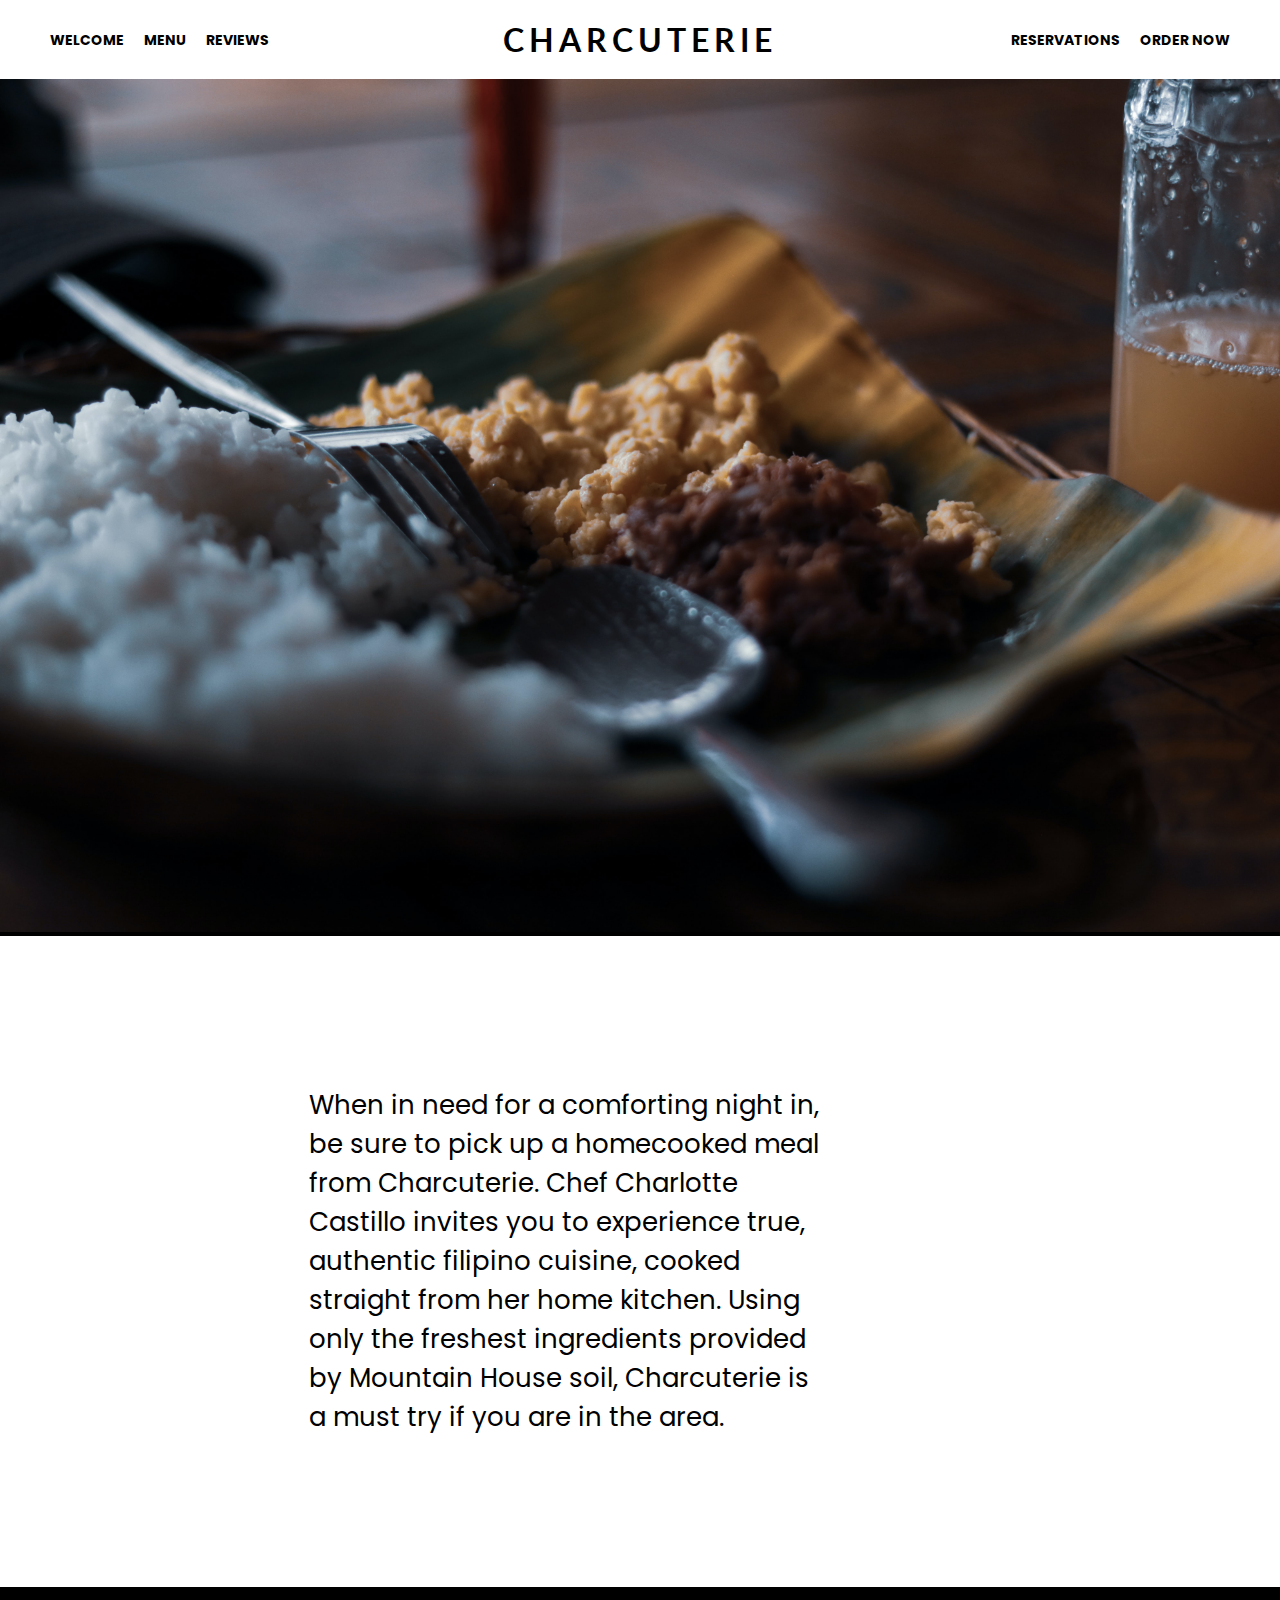
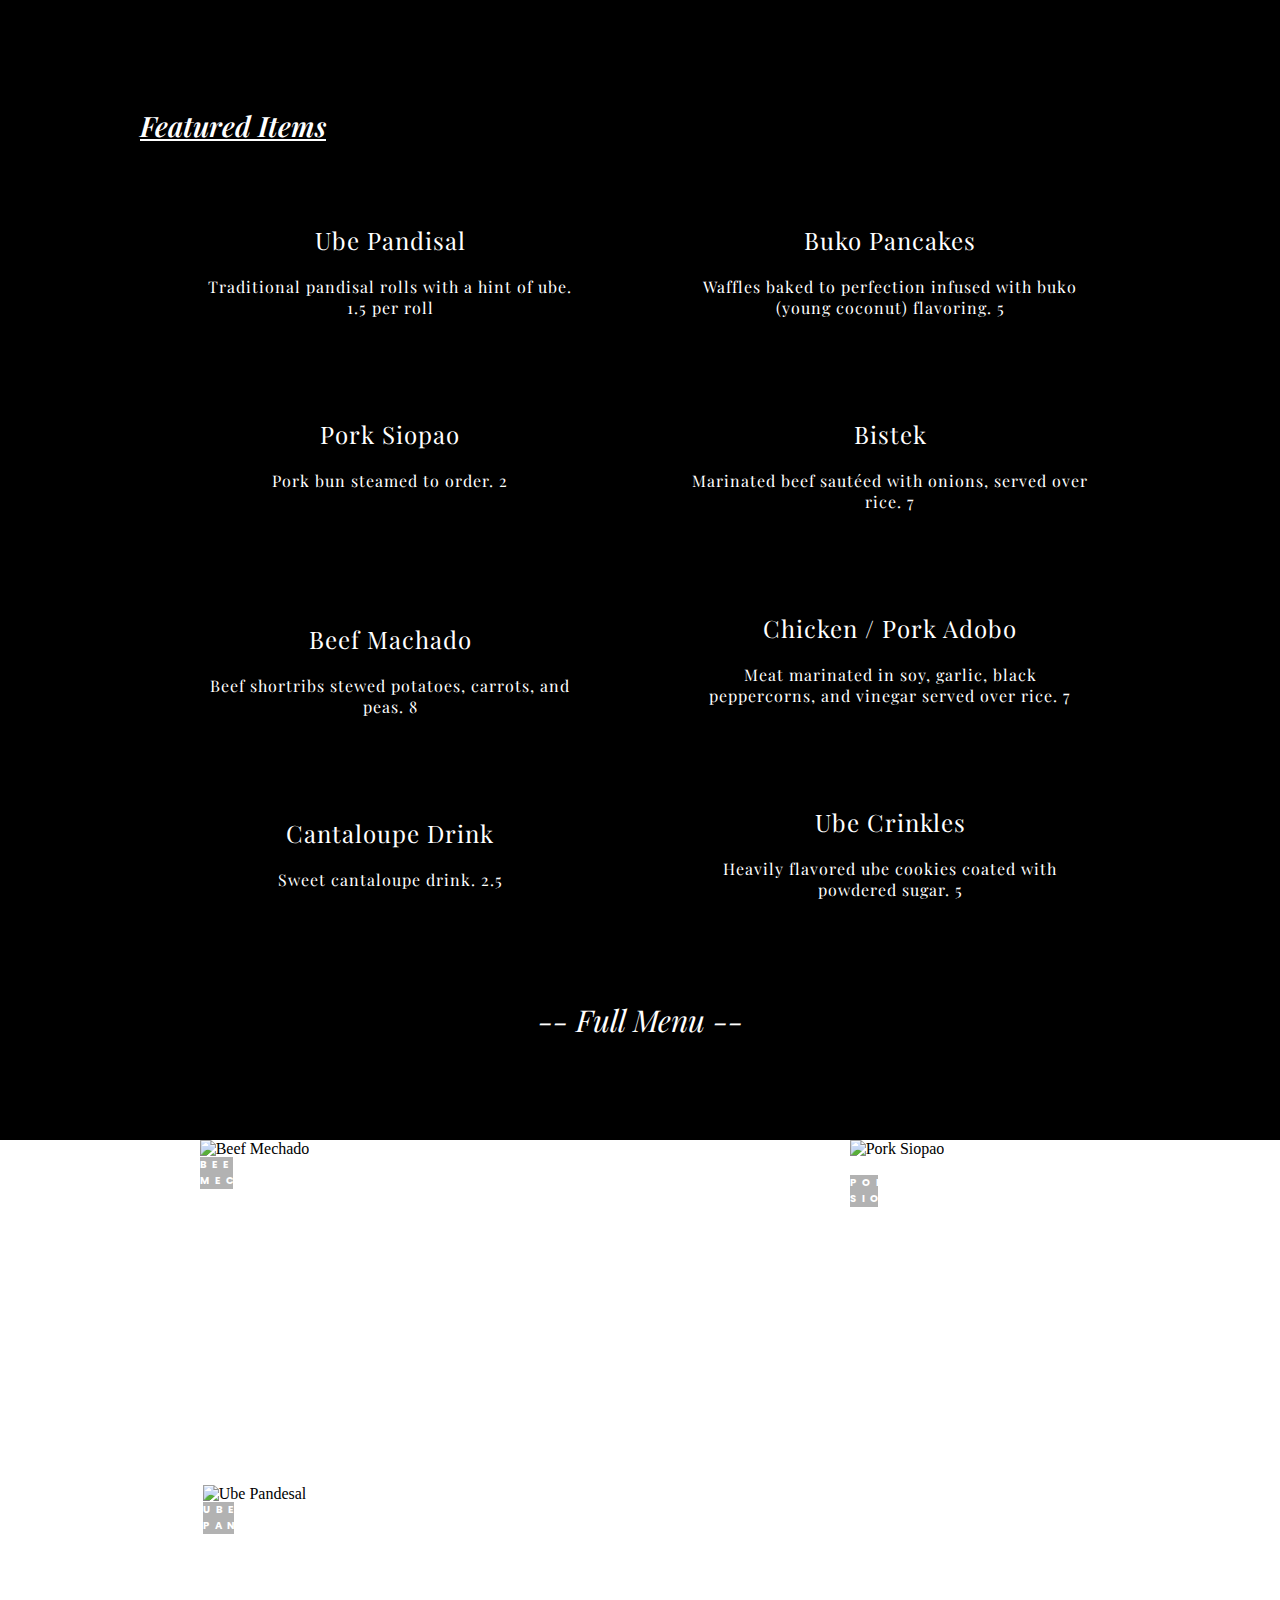
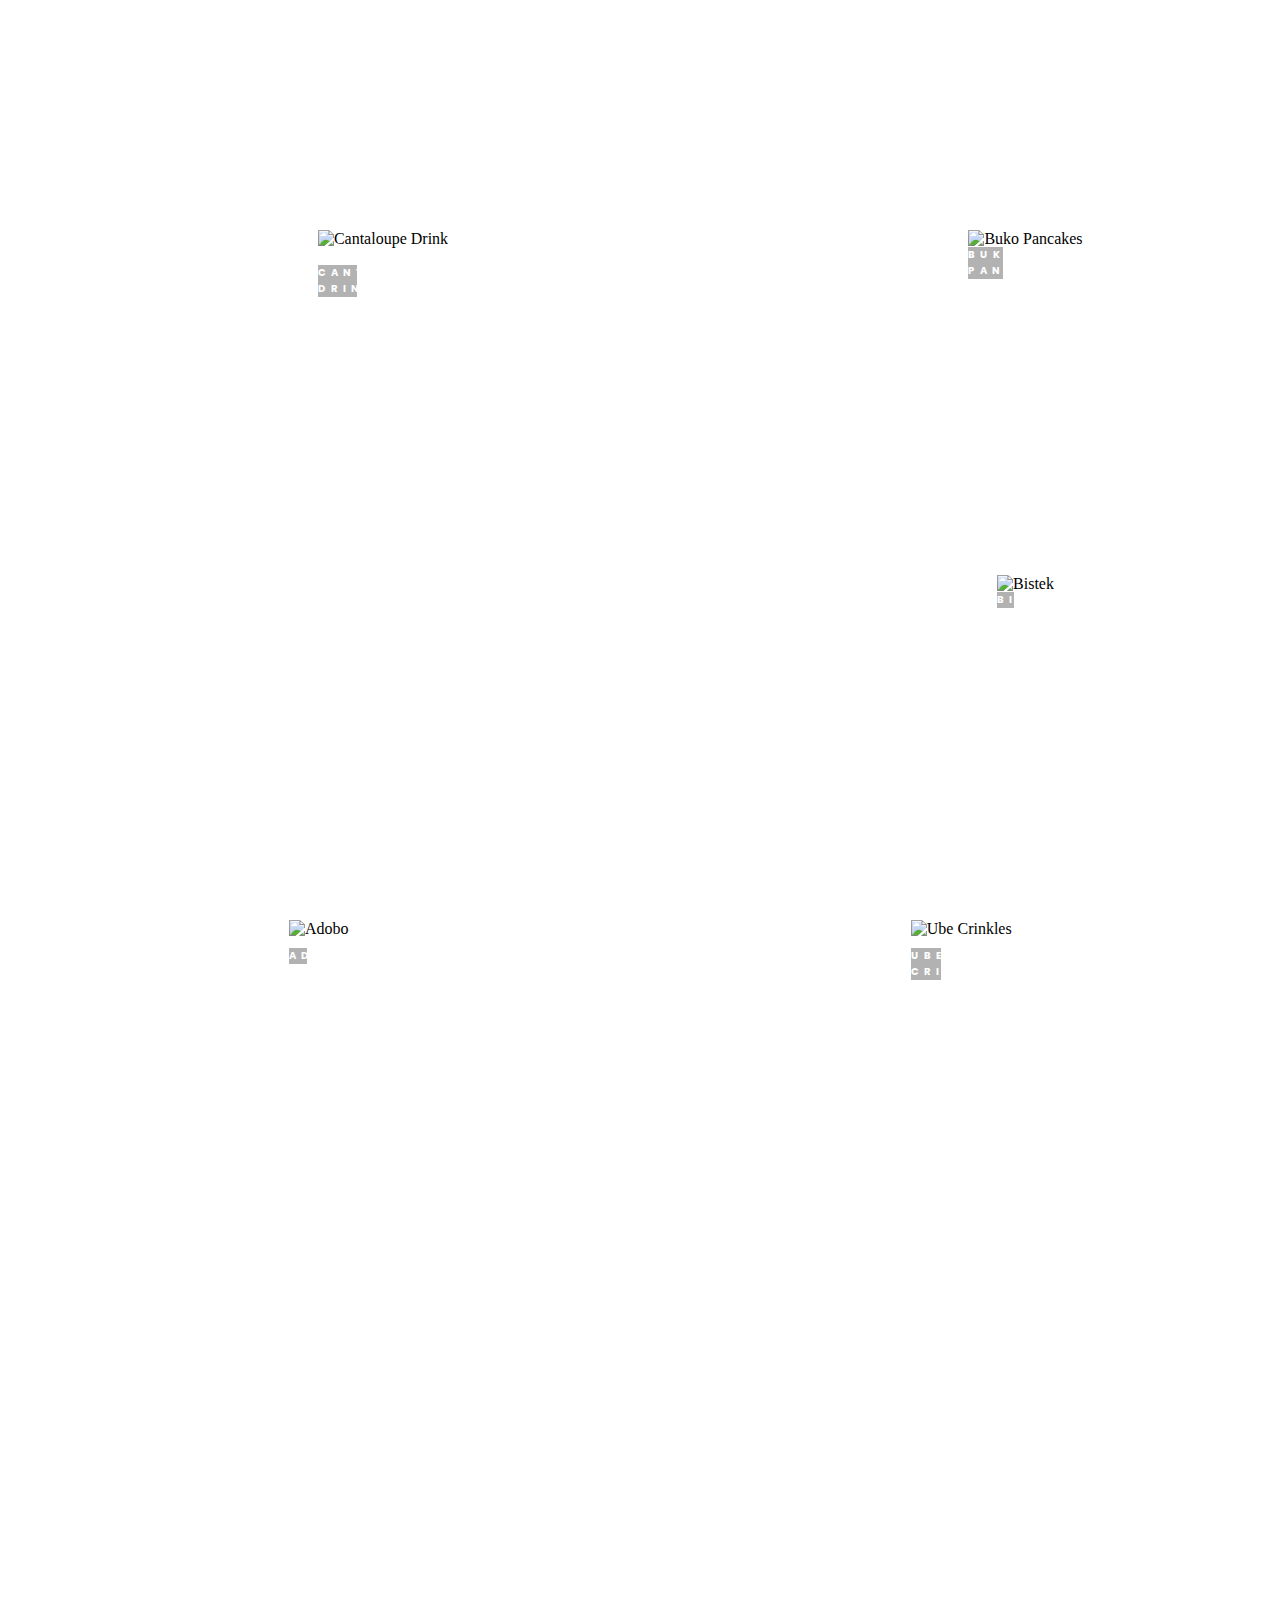
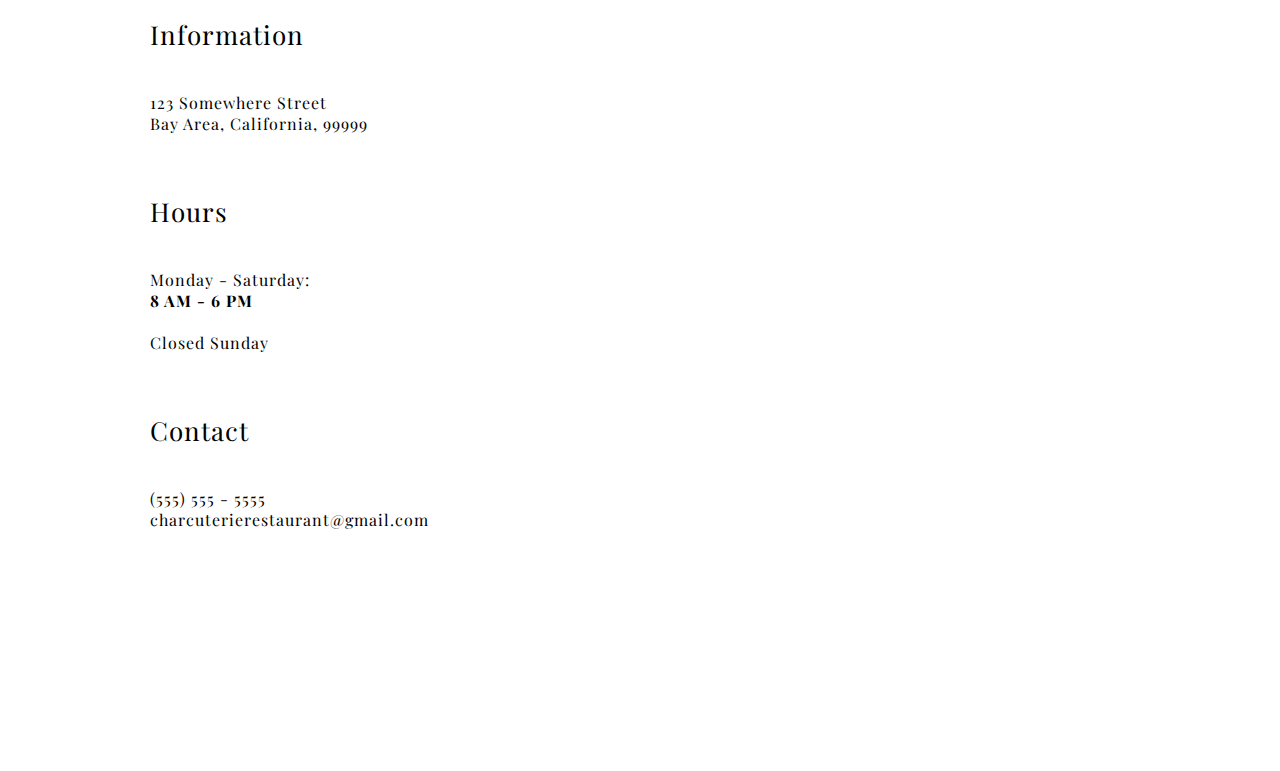
==== final/index.html @ d36dc106 "adding final folder to hold all deployable content" ====
<!DOCTYPE html>
<html>
  <head>
    <title>Charcuterie</title>
    <script type="text/javascript" src=".././script.js"></script>
    <link rel="stylesheet" href="./styles/stylesheet.min.css">
    <!--FONTS-->
    <link href="http://fonts.googleapis.com/css?family=Lato&amp;subset=latin,latin-ext" rel="stylesheet" type="text/css">
    <link rel="preconnect" href="https://fonts.gstatic.com">
    <link href="https://fonts.googleapis.com/css2?family=Poppins:wght@300&amp;display=swap" rel="stylesheet">
    <link rel="preconnect" href="https://fonts.gstatic.com">
    <link href="https://fonts.googleapis.com/css2?family=Playfair+Display:ital,wght@0,500;1,600&amp;family=Poppins:wght@300&amp;display=swap" rel="stylesheet">
  </head>
  <body>
    <div class="wrapper">
      <div class="container">
        <!-- HEADER NAV START-->
        <header class="main-header">
          <nav class="navbar">
            <div class="hidden-logo">
              <h1>CHARCUTERIE</h1><a class="icon" href="javascript:void(0);" onClick="myFunction()">&#9776;</a>
            </div>
            <div class="nav-container">
              <div class="buttons"><a class="navButton" href="#">WELCOME</a><a class="navButton" href="#">MENU</a><a class="navButton" href="#">REVIEWS</a>
              </div>
              <div class="logo-nav">
                <h1>CHARCUTERIE</h1>
              </div>
              <div class="buttons"><a class="navButton" href="#">RESERVATIONS</a><a class="navButton" href="#">ORDER NOW</a>
              </div>
            </div>
          </nav>
        </header>
        <!-- END HEADER NAV-->
        <!-- FULL WIDTH HERO IMAGE-->
        <div class="main-content-wrapper">
          <div class="hero-image-container"><img class="hero-image" src="../fork-spoon-food.jpg" width="100%"></div>
        </div>
        <!-- END HERO IMAGE-->
        <!-- ABOUT SECTION-->
        <div class="about-wrapper">
          <div class="about-content-container">When in need for a comforting night in, be sure to pick up a homecooked meal from Charcuterie. Chef Charlotte Castillo invites you to experience true, authentic filipino cuisine, cooked straight from her home kitchen. Using only the freshest ingredients provided by Mountain House soil, Charcuterie is a must try if you are in the area.</div>
        </div>
        <!-- FEATURED ITEMS SECTION-->
        <div class="featured-wrapper">
          <div class="featured-content-container">
            <div class="side-tag"><i>Featured Items </i></div>
            <div class="column-container">
              <div class="featured-column">
                <div class="featured-node">Ube Pandisal<span class="featured-description">Traditional pandisal rolls with a hint of ube. <br>1.5 per roll</span></div>
                <div class="featured-node">Pork Siopao<span class="featured-description">Pork bun steamed to order. 2</span><br></div>
                <div class="featured-node">Beef Machado<span class="featured-description">Beef shortribs stewed potatoes, carrots, and peas. 8</span></div>
                <div class="featured-node">Cantaloupe Drink<span class="featured-description">Sweet cantaloupe drink. 2.5</span></div>
              </div>
              <div class="featured-column">
                <div class="featured-node">Buko Pancakes<span class="featured-description">Waffles baked to perfection infused with buko (young coconut) flavoring. 5</span></div>
                <div class="featured-node">Bistek<span class="featured-description">Marinated beef sautéed with onions, served over rice. 7</span></div>
                <div class="featured-node">Chicken / Pork Adobo<span class="featured-description">Meat marinated in soy, garlic, black peppercorns, and vinegar served over rice. 7</span></div>
                <div class="featured-node">Ube Crinkles<span class="featured-description">Heavily flavored ube cookies coated with powdered sugar. 5</span></div>
              </div>
            </div>
            <div class="menu-cta"><a href="https://www.google.com" style="text-decoration: none;"><i>-- Full Menu --  </i></a></div>
          </div>
        </div>
        <!--GALLERY-->
        <div class="gallery">
          <figure class="gallery_item gallery_item--1"><img class="gallery__img" src="https://images.unsplash.com/photo-1568461002123-01f1229aa2bf?ixid=MXwxMjA3fDB8MHxwaG90by1wYWdlfHx8fGVufDB8fHw%3D&amp;ixlib=rb-1.2.1&amp;auto=format&amp;fit=crop&amp;w=1386&amp;q=80" alt="Beef Mechado">
            <div class="item-name">
              <p>Beef Mechado</p>
            </div>
          </figure>
          <figure class="gallery_item gallery_item--2"><img class="gallery__img" src="https://images.unsplash.com/photo-1599191179068-a4bb11ecd500?ixid=MXwxMjA3fDB8MHxwaG90by1wYWdlfHx8fGVufDB8fHw%3D&amp;ixlib=rb-1.2.1&amp;auto=format&amp;fit=crop&amp;w=1534&amp;q=80" alt="Ube Pandesal">
            <div class="item-name">
              <p>Ube Pandesal</p>
            </div>
          </figure>
          <figure class="gallery_item gallery_item--3"><img class="gallery__img" src="https://images.unsplash.com/photo-1563104307-944928bb174a?ixid=MXwxMjA3fDB8MHxwaG90by1wYWdlfHx8fGVufDB8fHw%3D&amp;ixlib=rb-1.2.1&amp;auto=format&amp;fit=crop&amp;w=1500&amp;q=80" alt="Pork Siopao">
            <div class="item-name">
              <p>Pork Siopao  </p>
            </div>
          </figure>
          <figure class="gallery_item gallery_item--4"><img class="gallery__img" src="https://www.seriouseats.com/2020/09/20200901-filipino-cantaloupe-juice-vicky-wasik-5.jpg" alt="Cantaloupe Drink">
            <div class="item-name">
              <p>Cantaloupe Drink</p>
            </div>
          </figure>
          <figure class="gallery_item gallery_item--5"><img class="gallery__img" src="https://images.unsplash.com/photo-1599340244135-9d58bd0d8fb5?ixid=MXwxMjA3fDB8MHxwaG90by1wYWdlfHx8fGVufDB8fHw%3D&amp;ixlib=rb-1.2.1&amp;auto=format&amp;fit=crop&amp;w=1400&amp;q=80" alt="Buko Pancakes">
            <div class="item-name">
              <p>Buko Pancakes</p>
            </div>
          </figure>
          <figure class="gallery_item gallery_item--6"><img class="gallery__img" src="https://thenotsocreativecook.com/wp-content/uploads/2019/10/Bistek-Tagalog-2.jpg" alt="Bistek">
            <div class="item-name">
              <p>Bistek    </p>
            </div>
          </figure>
          <figure class="gallery_item gallery_item--7"><img class="gallery__img" src="https://prods3.imgix.net/images/articles/2017_04/Non-Feature-Filipino-Food-Trend-Chicken-Adobo-Recipe.jpg" alt="Adobo">
            <div class="item-name">
              <p>Adobo</p>
            </div>
          </figure>
          <figure class="gallery_item gallery_item--8"><img class="gallery__img" src="https://i.redd.it/erqobybxdnz11.jpg" alt="Ube Crinkles">
            <div class="item-name">
              <p>Ube Crinkles</p>
            </div>
          </figure>
        </div>
        <!-- INFO & MAP SECTION -->
        <div class="info-map-container">
          <div class="info-wrapper">
            <div class="info-child">
              <div class="info-header">Information<br></div>123 Somewhere Street<br>Bay Area, California, 99999
            </div>
            <div class="info-child">
              <div class="info-header">Hours<br></div>Monday - Saturday: <br><b>8 AM - 6 PM</b><br><br>Closed Sunday
            </div>
            <div class="info-child">
              <div class="info-header">Contact<br></div>(555) 555 - 5555<br>charcuterierestaurant@gmail.com
            </div>
          </div>
          <!-- END INFO SECTION-->
          <!-- START MAP SECTION-->
          <div class="map-wrapper">
            <div class="map">
              <iframe src="https://www.google.com/maps/embed?pb=!1m18!1m12!1m3!1d3153.938833742596!2d-121.53762788472416!3d37.76803237976067!2m3!1f0!2f0!3f0!3m2!1i1024!2i768!4f13.1!3m3!1m2!1s0x809018d495168579%3A0x10ffb2d9bfad8e5f!2s574%20Burk%20Pl%2C%20Mountain%20House%2C%20CA%2095391!5e0!3m2!1sen!2sus!4v1613705480535!5m2!1sen!2sus" width="100%" height="600" style="border:0;" allowfullscreen="" loading="lazy"></iframe>
            </div>
          </div>
          <!-- END MAP SECTION-->
        </div>
      </div>
    </div>
  </body>
</html>
---- final/styles/stylesheet.min.css ----
*{margin:0 auto;padding:0}.nav-container{display:flex;flex-direction:row;justify-content:space-between;padding:20px 40px;font-family:Lato;align-items:center}.logo-nav{flex:3;display:flex;flex-direction:row;justify-content:center;letter-spacing:5px}.navButton{font-family:'Poppins', sans-serif;text-decoration:none;font-weight:bolder;font-size:14px;padding:0px 10px;color:inherit}.navButton:hover{color:gray}.icon,.hidden-logo{display:none}.about-wrapper{margin:0px;padding:0px}.hero-image-container{background-color:black;margin:0px;padding:0px}@media screen and (max-width: 780px){.about-content-container{width:70%;padding:40px 80px 40px 40px}.logo-nav,.navButton{display:none}.hidden-logo{display:flex;flex-direction:row;justify-content:space-between;padding:20px 40px;font-family:Lato;align-items:center}.hidden-logo h1{flex:3;display:flex;flex-direction:row;justify-content:center;letter-spacing:5px}.icon{display:block;text-decoration:none;color:inherit;font-size:20px;padding:20px 0px}.icon:hover{color:gray}.buttons.responsive a{float:none;display:block;text-align:left;width:100%;position:relative}}@media screen and (max-width: 600px){.about-content-container{width:100%;padding:20px}}@media screen and (min-width: 780px){.about-content-container{width:40%;padding:150px 200px 150px 50px;font-size:26px}}.about-wrapper{font-family:'Poppins', sans-serif;font-size:26px}.about-wrapper{width:100%;background-color:white;display:flex;justify-content:center}.featured-wrapper{background-color:black;width:100%;display:flex;justify-content:center;font-family:'Playfair Display', serif;color:white;padding-bottom:100px}.featured-content-container{display:flex;width:1000px;display:block}.featured-content-container .side-tag{text-decoration:underline;padding-top:120px;padding-bottom:80px;font-size:28px;font-weight:600}.featured-content-container .column-container{display:flex}.featured-column{flex-direction:column;text-align:center;flex:1;padding:0px 50px}.featured-node{font-size:24px;letter-spacing:1px;margin-bottom:100px}.menu-cta{font-size:30px;text-align:center}.menu-cta i{color:white;text-decoration:none}.menu-cta i:hover{color:blue;text-decoration:underline}.featured-description{font-size:16px;display:block;margin-top:20px}.gallery{display:grid;grid-template-columns:repeat(10, 1fr);grid-template-rows:repeat(28, 5vw);grid-gap:5px}.gallery__img{width:100%;height:100%;object-fit:cover}.gallery_item--1{grid-column:1/5;grid-row:1/6}.gallery_item--2{grid-column:1/5;grid-row:6/11}.gallery_item--3{grid-column:5/11;grid-row:1/11}.gallery_item--4{grid-column:1/7;grid-row:11/21}.gallery_item--5{grid-column:7/11;grid-row:11/16}.gallery_item--6{grid-column:7/11;grid-row:16/21}.gallery_item--7{grid-column:1/6;grid-row:21/29}.gallery_item--8{grid-column:6/11;grid-row:21/29}.gallery_item{position:relative;display:inline-block}.gallery_item :hover{opacity:.9}.gallery_item .item-name{position:absolute;z-index:999;margin:0 auto;left:0;right:1;text-align:center;top:5%;background:rgba(0,0,0,0.3);color:white;width:30%;letter-spacing:5px;text-rendering:optimizeLegibility;font-family:'Poppins', sans-serif;font-weight:bolder;text-transform:uppercase;font-size:10px}@media screen and (max-width: 780px){.gallery_item .item-name{width:50%}}.info-map-container{padding:150px;display:flex}.info-wrapper{flex:2}.info-child{font-family:'Playfair Display', serif;font-size:16px;letter-spacing:1px;margin-bottom:60px}.info-child .info-header{font-size:26px;margin-bottom:40px}.map-wrapper{flex:3}
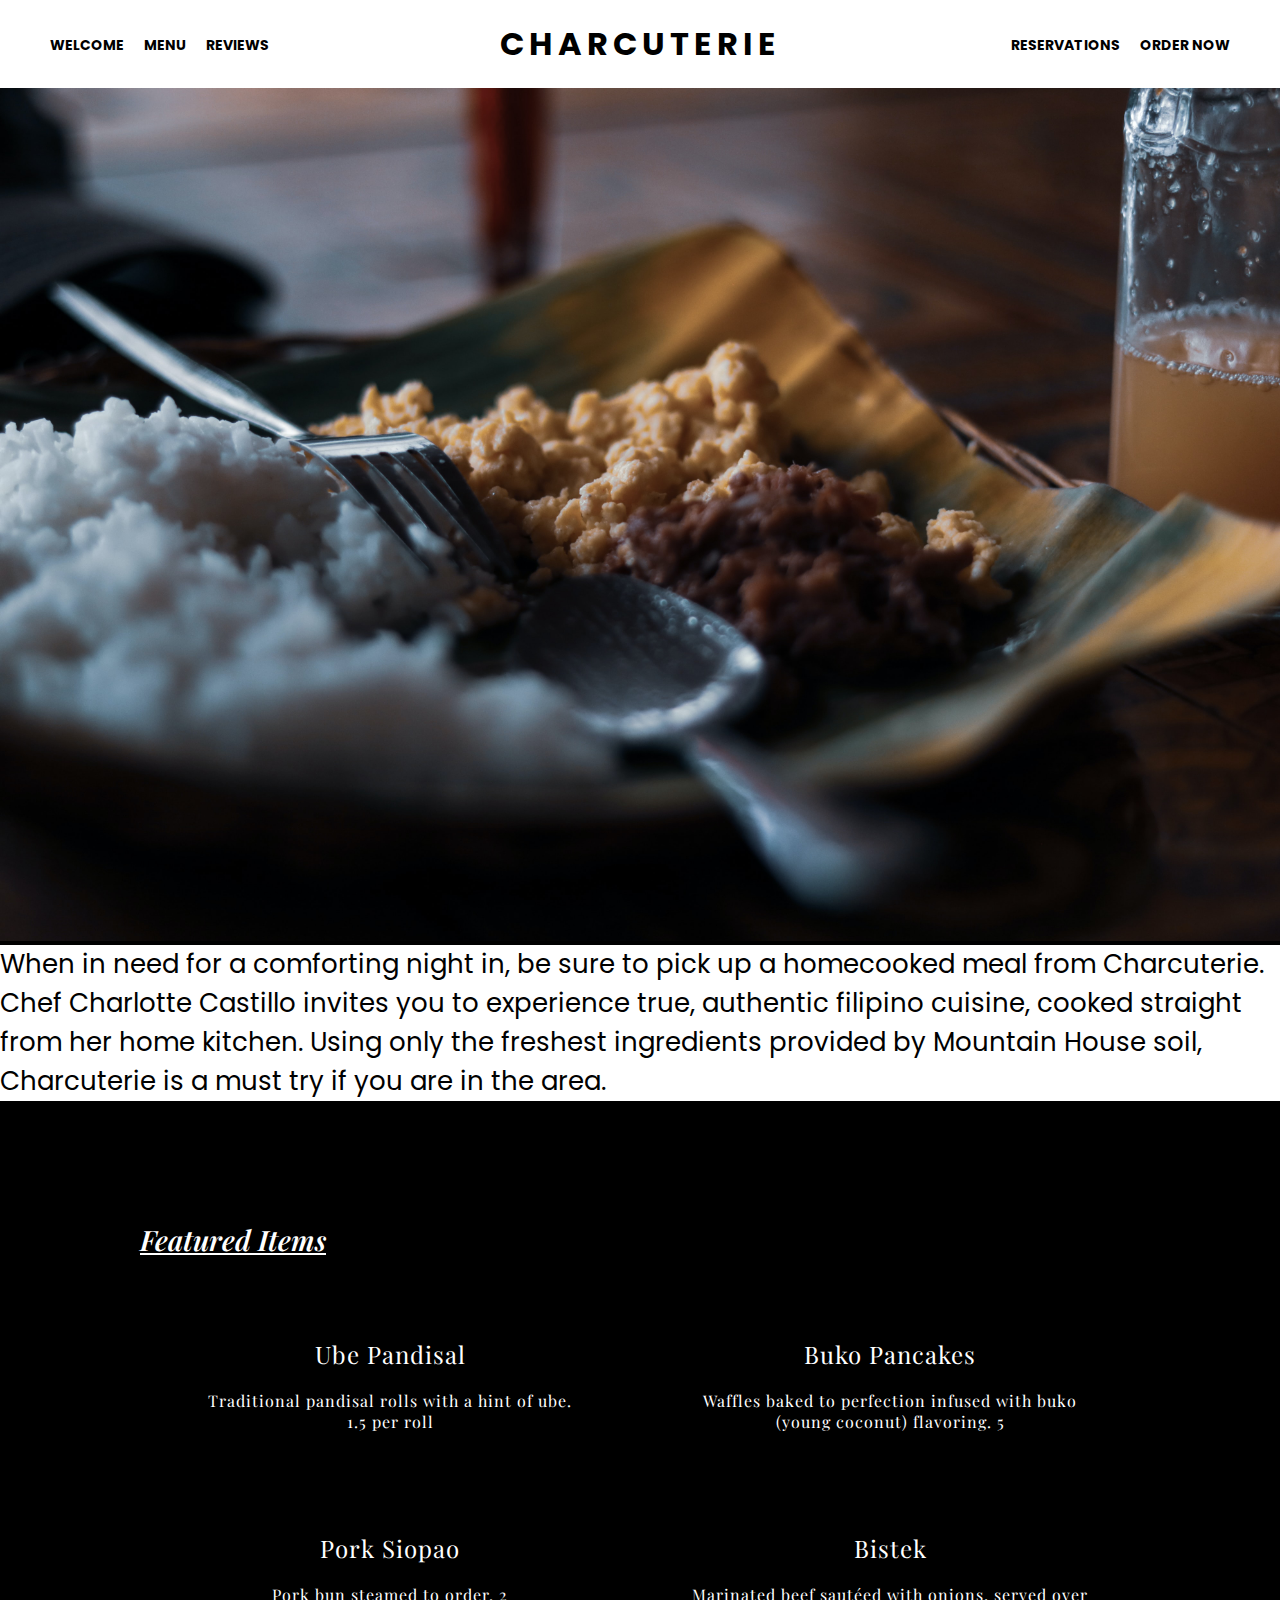
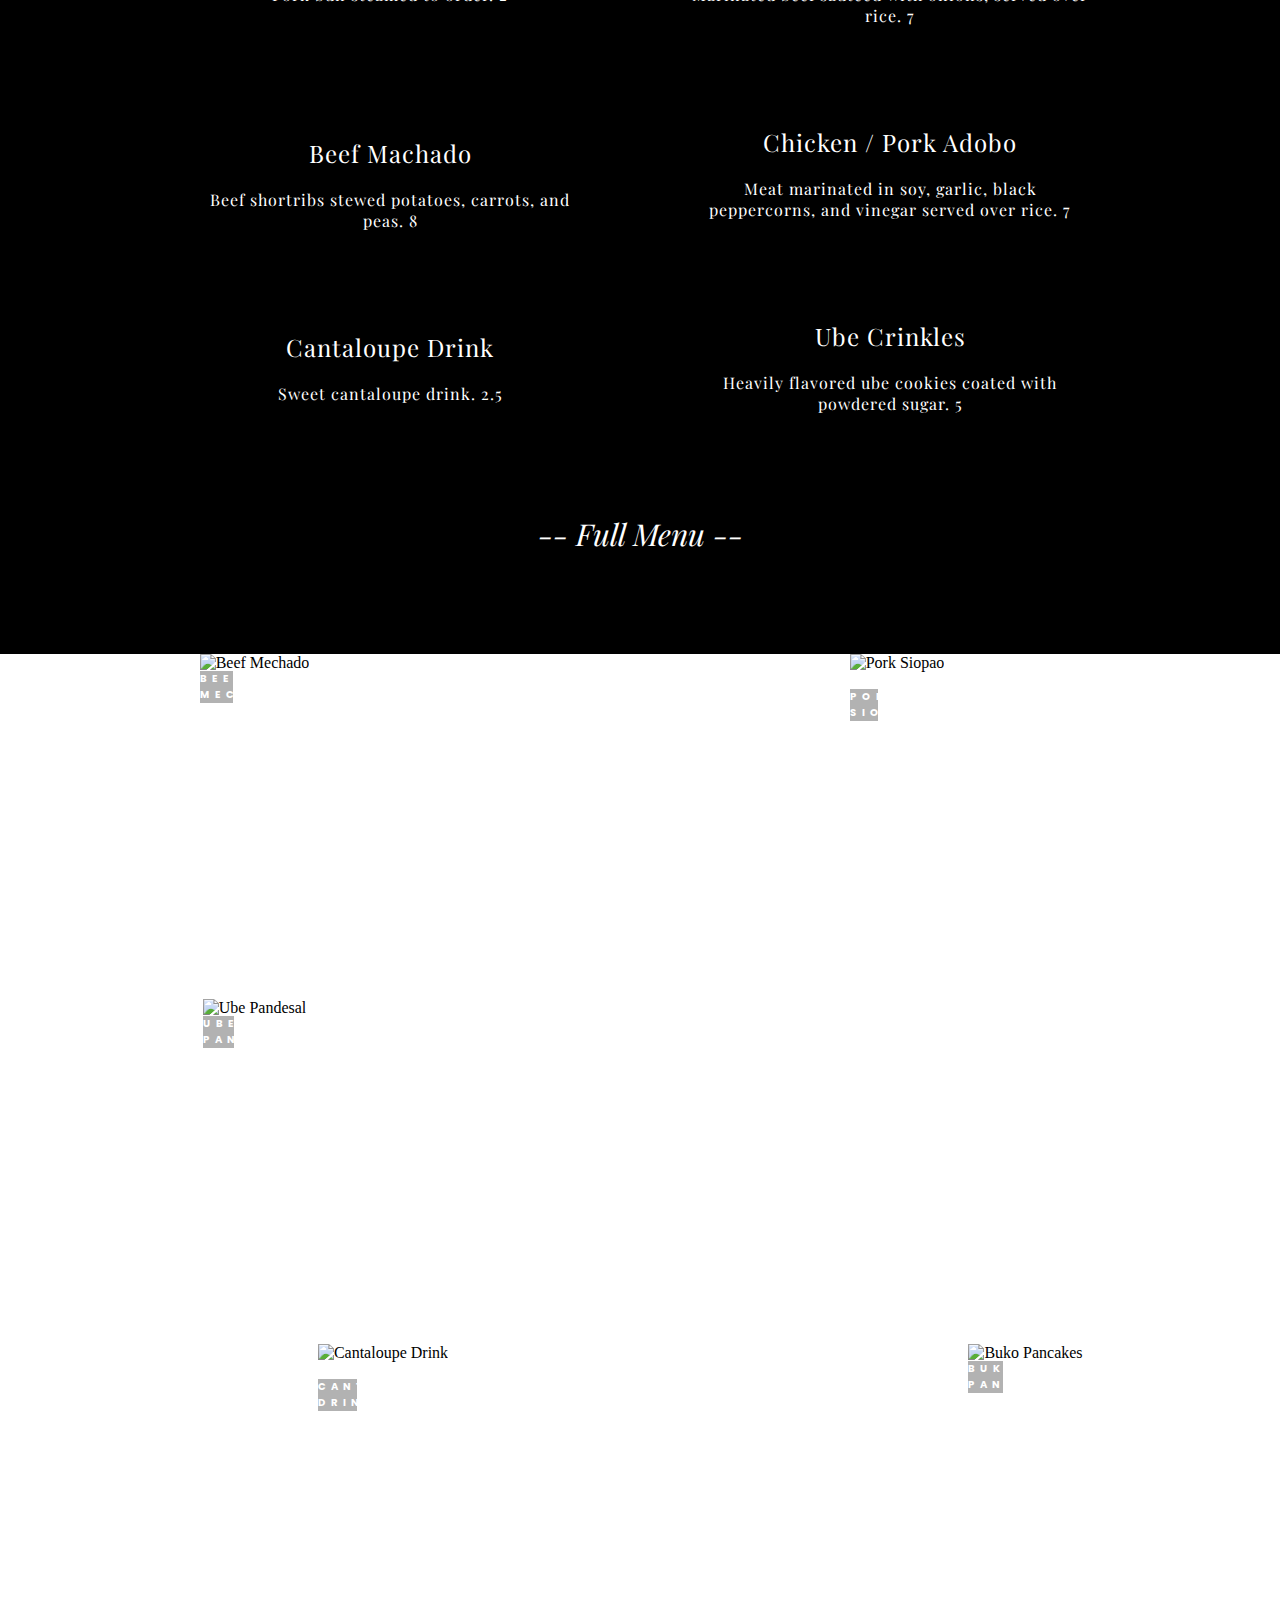
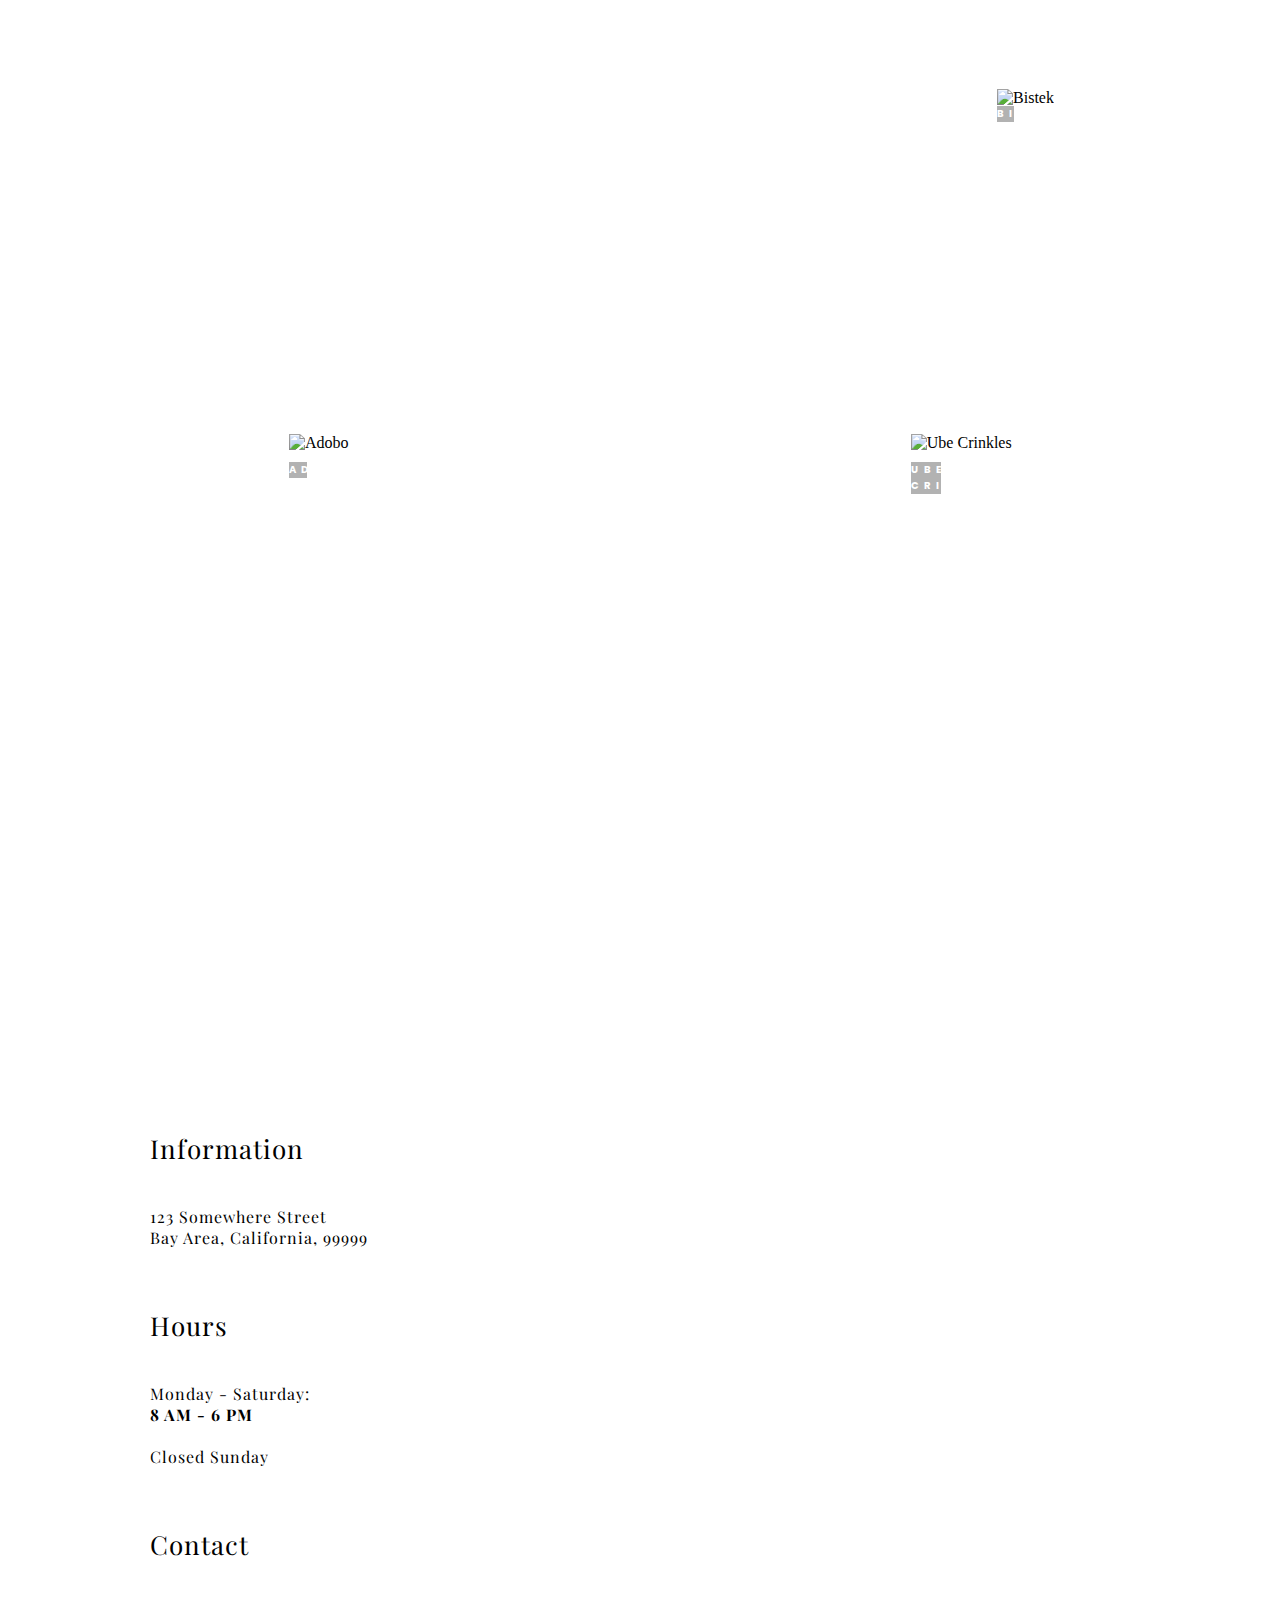
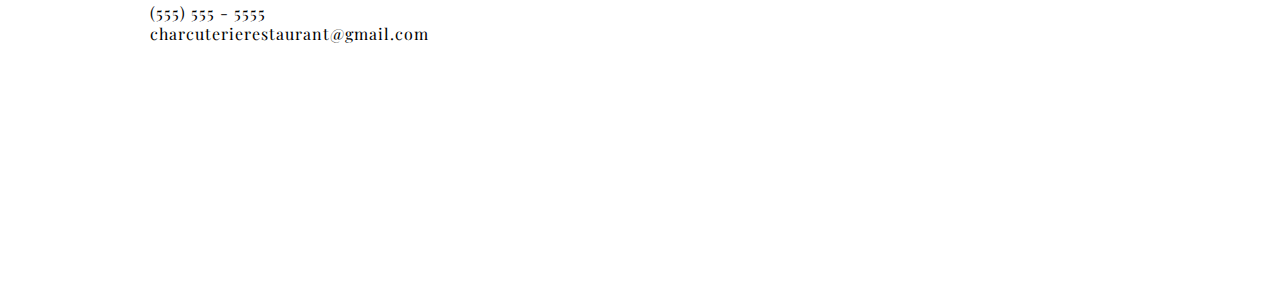
==== commit eb828e05: "adjusted mobile settings for the hidden logo and about section" ====
--- a/final/index.html
+++ b/final/index.html
@@ -17,9 +17,7 @@
         <!-- HEADER NAV START-->
         <header class="main-header">
           <nav class="navbar">
-            <div class="hidden-logo">
-              <h1>CHARCUTERIE</h1><a class="icon" href="javascript:void(0);" onClick="myFunction()">&#9776;</a>
-            </div>
+            <div class="hidden-logo"><b>CHARCUTERIE</b><a class="icon" href="javascript:void(0);" onClick="myFunction()">&#9776;</a></div>
             <div class="nav-container">
               <div class="buttons"><a class="navButton" href="#">WELCOME</a><a class="navButton" href="#">MENU</a><a class="navButton" href="#">REVIEWS</a>
               </div>
@@ -34,7 +32,7 @@
         <!-- END HEADER NAV-->
         <!-- FULL WIDTH HERO IMAGE-->
         <div class="main-content-wrapper">
-          <div class="hero-image-container"><img class="hero-image" src="../fork-spoon-food.jpg" width="100%"></div>
+          <div class="hero-image-container"><img class="hero-image" src="./images/fork-spoon-food.jpg" width="100%"></div>
         </div>
         <!-- END HERO IMAGE-->
         <!-- ABOUT SECTION-->
--- a/final/styles/stylesheet.min.css
+++ b/final/styles/stylesheet.min.css
@@ -1 +1 @@
-*{margin:0 auto;padding:0}.nav-container{display:flex;flex-direction:row;justify-content:space-between;padding:20px 40px;font-family:Lato;align-items:center}.logo-nav{flex:3;display:flex;flex-direction:row;justify-content:center;letter-spacing:5px}.navButton{font-family:'Poppins', sans-serif;text-decoration:none;font-weight:bolder;font-size:14px;padding:0px 10px;color:inherit}.navButton:hover{color:gray}.icon,.hidden-logo{display:none}.about-wrapper{margin:0px;padding:0px}.hero-image-container{background-color:black;margin:0px;padding:0px}@media screen and (max-width: 780px){.about-content-container{width:70%;padding:40px 80px 40px 40px}.logo-nav,.navButton{display:none}.hidden-logo{display:flex;flex-direction:row;justify-content:space-between;padding:20px 40px;font-family:Lato;align-items:center}.hidden-logo h1{flex:3;display:flex;flex-direction:row;justify-content:center;letter-spacing:5px}.icon{display:block;text-decoration:none;color:inherit;font-size:20px;padding:20px 0px}.icon:hover{color:gray}.buttons.responsive a{float:none;display:block;text-align:left;width:100%;position:relative}}@media screen and (max-width: 600px){.about-content-container{width:100%;padding:20px}}@media screen and (min-width: 780px){.about-content-container{width:40%;padding:150px 200px 150px 50px;font-size:26px}}.about-wrapper{font-family:'Poppins', sans-serif;font-size:26px}.about-wrapper{width:100%;background-color:white;display:flex;justify-content:center}.featured-wrapper{background-color:black;width:100%;display:flex;justify-content:center;font-family:'Playfair Display', serif;color:white;padding-bottom:100px}.featured-content-container{display:flex;width:1000px;display:block}.featured-content-container .side-tag{text-decoration:underline;padding-top:120px;padding-bottom:80px;font-size:28px;font-weight:600}.featured-content-container .column-container{display:flex}.featured-column{flex-direction:column;text-align:center;flex:1;padding:0px 50px}.featured-node{font-size:24px;letter-spacing:1px;margin-bottom:100px}.menu-cta{font-size:30px;text-align:center}.menu-cta i{color:white;text-decoration:none}.menu-cta i:hover{color:blue;text-decoration:underline}.featured-description{font-size:16px;display:block;margin-top:20px}.gallery{display:grid;grid-template-columns:repeat(10, 1fr);grid-template-rows:repeat(28, 5vw);grid-gap:5px}.gallery__img{width:100%;height:100%;object-fit:cover}.gallery_item--1{grid-column:1/5;grid-row:1/6}.gallery_item--2{grid-column:1/5;grid-row:6/11}.gallery_item--3{grid-column:5/11;grid-row:1/11}.gallery_item--4{grid-column:1/7;grid-row:11/21}.gallery_item--5{grid-column:7/11;grid-row:11/16}.gallery_item--6{grid-column:7/11;grid-row:16/21}.gallery_item--7{grid-column:1/6;grid-row:21/29}.gallery_item--8{grid-column:6/11;grid-row:21/29}.gallery_item{position:relative;display:inline-block}.gallery_item :hover{opacity:.9}.gallery_item .item-name{position:absolute;z-index:999;margin:0 auto;left:0;right:1;text-align:center;top:5%;background:rgba(0,0,0,0.3);color:white;width:30%;letter-spacing:5px;text-rendering:optimizeLegibility;font-family:'Poppins', sans-serif;font-weight:bolder;text-transform:uppercase;font-size:10px}@media screen and (max-width: 780px){.gallery_item .item-name{width:50%}}.info-map-container{padding:150px;display:flex}.info-wrapper{flex:2}.info-child{font-family:'Playfair Display', serif;font-size:16px;letter-spacing:1px;margin-bottom:60px}.info-child .info-header{font-size:26px;margin-bottom:40px}.map-wrapper{flex:3}
+*{margin:0 auto;padding:0}.nav-container{display:flex;flex-direction:row;justify-content:space-between;padding:20px 40px;font-family:'Poppins', sans-serif;align-items:center}.logo-nav{flex:3;display:flex;flex-direction:row;justify-content:center;letter-spacing:5px}.navButton{font-family:'Poppins', sans-serif;text-decoration:none;font-weight:bolder;font-size:14px;padding:0px 10px;color:inherit}.navButton:hover{color:gray}.icon,.hidden-logo{display:none}.about-wrapper{margin:0px;padding:0px}.hero-image-container{background-color:black;margin:0px;padding:0px}@media screen and (max-width: 1125px){.about-content-container{width:70%;padding:40px 80px 40px 40px}.logo-nav,.navButton{display:none}.hidden-logo{display:flex;flex-direction:row;justify-content:space-around;padding:20px 40px;font-family:'Poppins', sans-serif;align-items:center}.hidden-logo b{flex:3;display:flex;flex-direction:row;font-size:50px;justify-content:center;letter-spacing:5px}.icon{display:block;text-decoration:none;color:inherit;font-size:40px;padding:20px 0px}.icon:hover{color:gray}.buttons.responsive a{float:none;display:block;text-align:left;width:100%;position:relative}}@media screen and (max-width: 1125px){.about-content-container{width:100%;padding:20px}}@media screen and (max-width: 1125px){.about-content-container{width:40%;padding:150px 200px 150px 50px;font-size:26px}}.about-wrapper{font-family:'Poppins', sans-serif;font-size:26px}.about-wrapper{width:100%;background-color:white;display:flex;justify-content:center}.featured-wrapper{background-color:black;width:100%;display:flex;justify-content:center;font-family:'Playfair Display', serif;color:white;padding-bottom:100px}.featured-content-container{display:flex;width:1000px;display:block}.featured-content-container .side-tag{text-decoration:underline;padding-top:120px;padding-bottom:80px;font-size:28px;font-weight:600}.featured-content-container .column-container{display:flex}.featured-column{flex-direction:column;text-align:center;flex:1;padding:0px 50px}.featured-node{font-size:24px;letter-spacing:1px;margin-bottom:100px}.menu-cta{font-size:30px;text-align:center}.menu-cta i{color:white;text-decoration:none}.menu-cta i:hover{color:blue;text-decoration:underline}.featured-description{font-size:16px;display:block;margin-top:20px}.gallery{display:grid;grid-template-columns:repeat(10, 1fr);grid-template-rows:repeat(28, 5vw);grid-gap:5px}.gallery__img{width:100%;height:100%;object-fit:cover}.gallery_item--1{grid-column:1/5;grid-row:1/6}.gallery_item--2{grid-column:1/5;grid-row:6/11}.gallery_item--3{grid-column:5/11;grid-row:1/11}.gallery_item--4{grid-column:1/7;grid-row:11/21}.gallery_item--5{grid-column:7/11;grid-row:11/16}.gallery_item--6{grid-column:7/11;grid-row:16/21}.gallery_item--7{grid-column:1/6;grid-row:21/29}.gallery_item--8{grid-column:6/11;grid-row:21/29}.gallery_item{position:relative;display:inline-block}.gallery_item :hover{opacity:.9}.gallery_item .item-name{position:absolute;z-index:999;margin:0 auto;left:0;right:1;text-align:center;top:5%;background:rgba(0,0,0,0.3);color:white;width:30%;letter-spacing:5px;text-rendering:optimizeLegibility;font-family:'Poppins', sans-serif;font-weight:bolder;text-transform:uppercase;font-size:10px}@media screen and (max-width: 1125px){.gallery_item .item-name{width:50%}}.info-map-container{padding:150px;display:flex}.info-wrapper{flex:2}.info-child{font-family:'Playfair Display', serif;font-size:16px;letter-spacing:1px;margin-bottom:60px}.info-child .info-header{font-size:26px;margin-bottom:40px}.map-wrapper{flex:3}
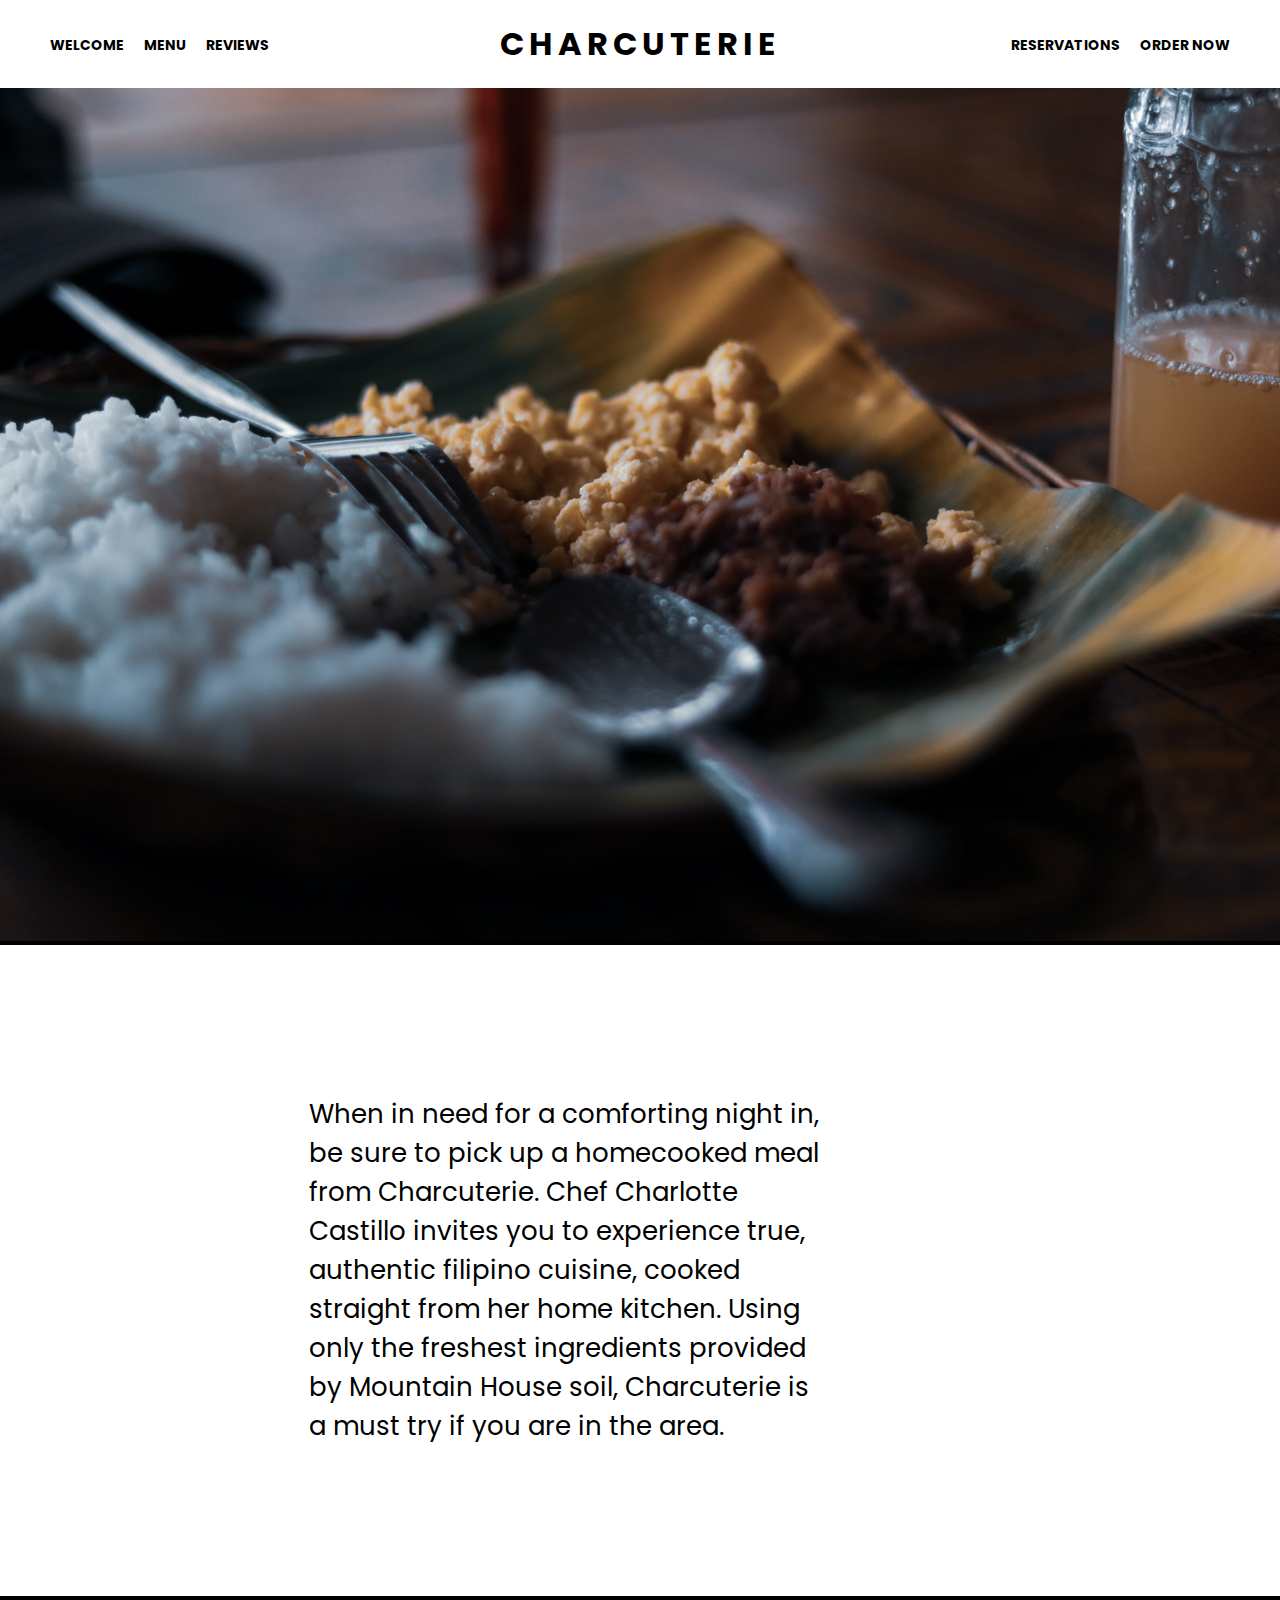
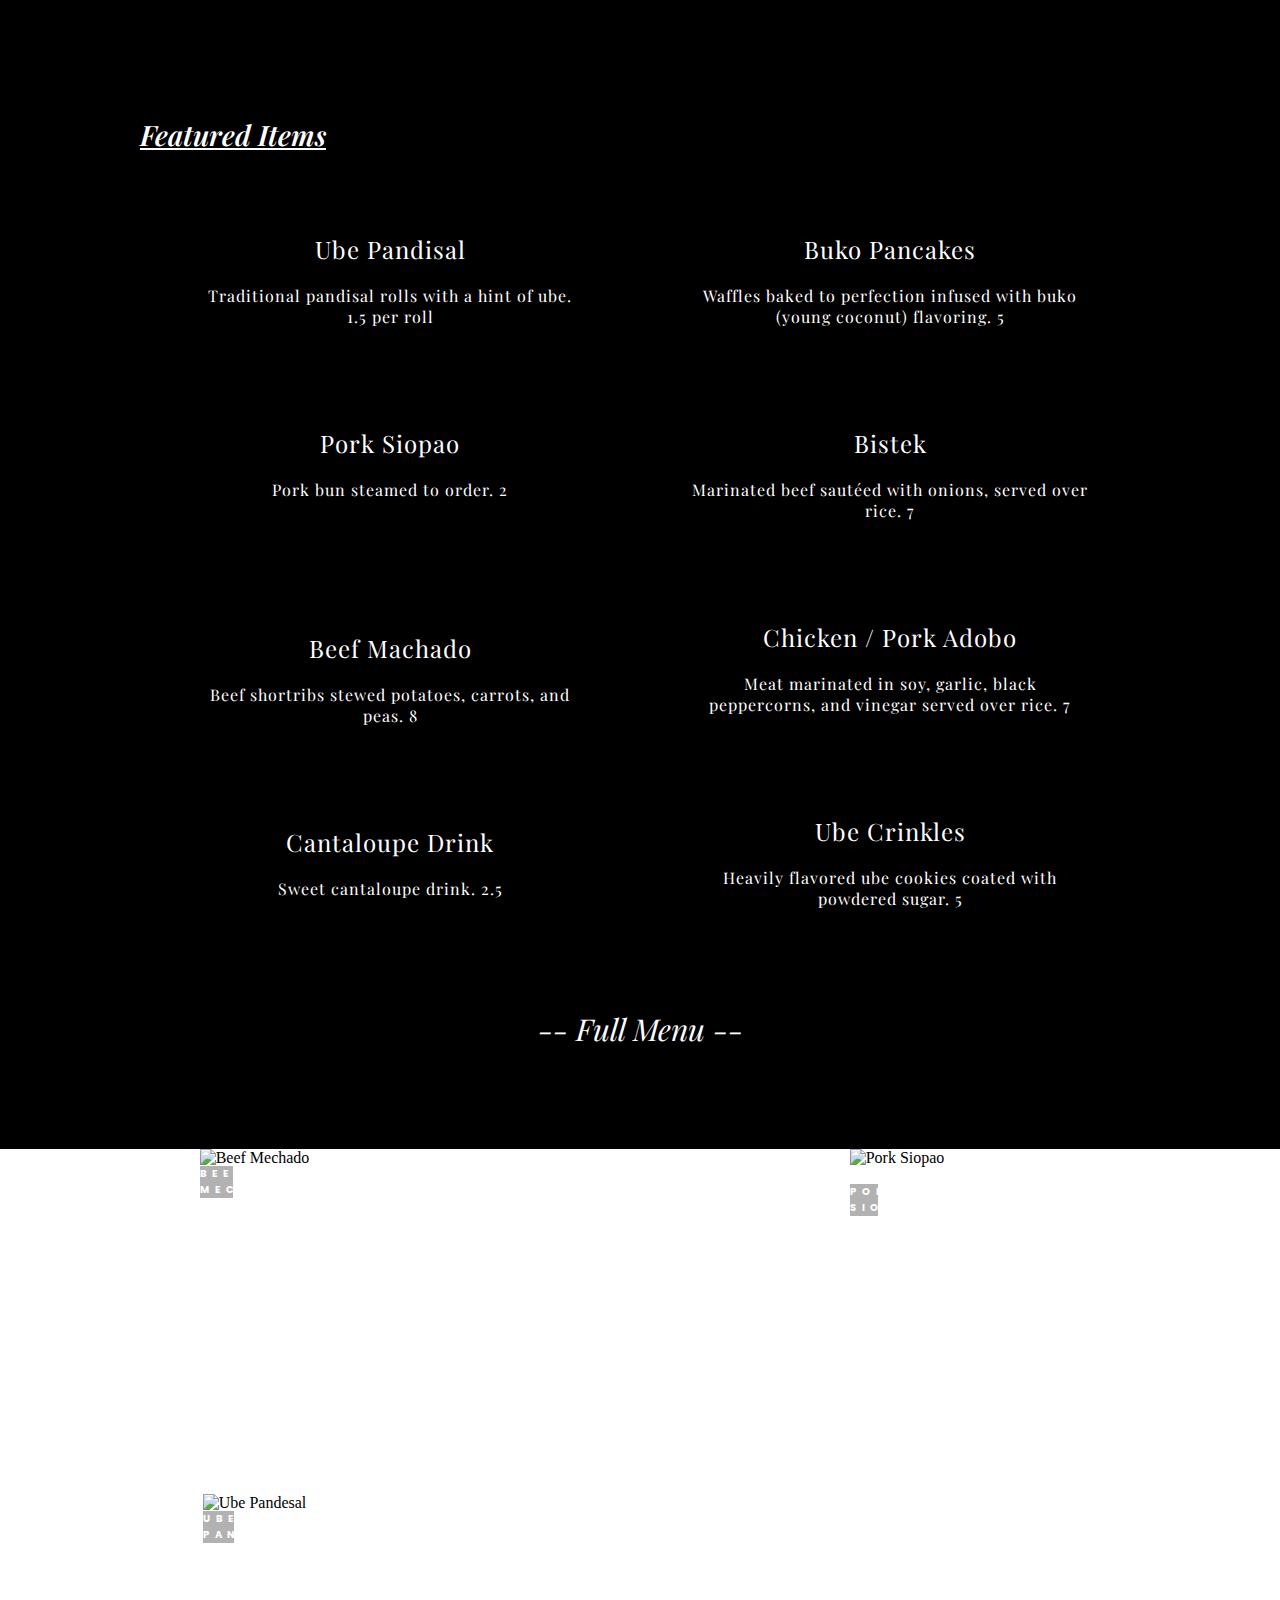
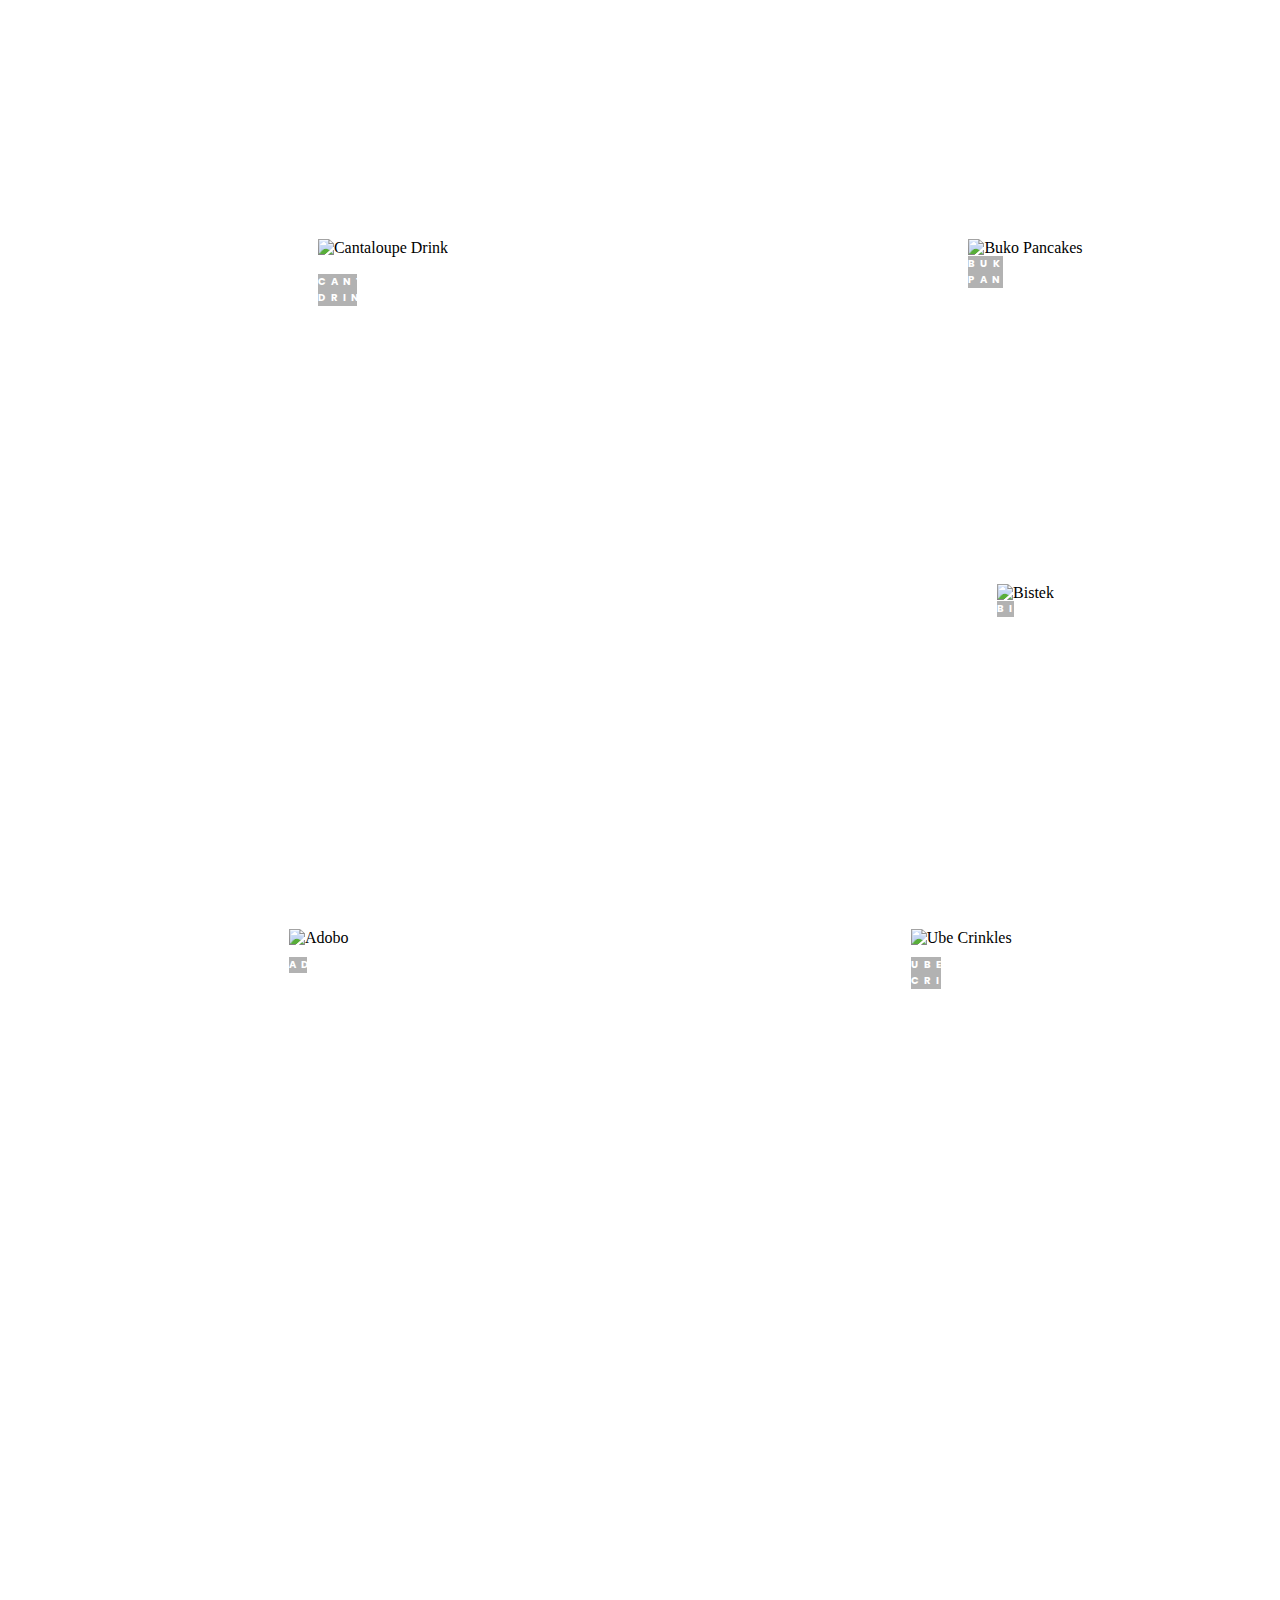
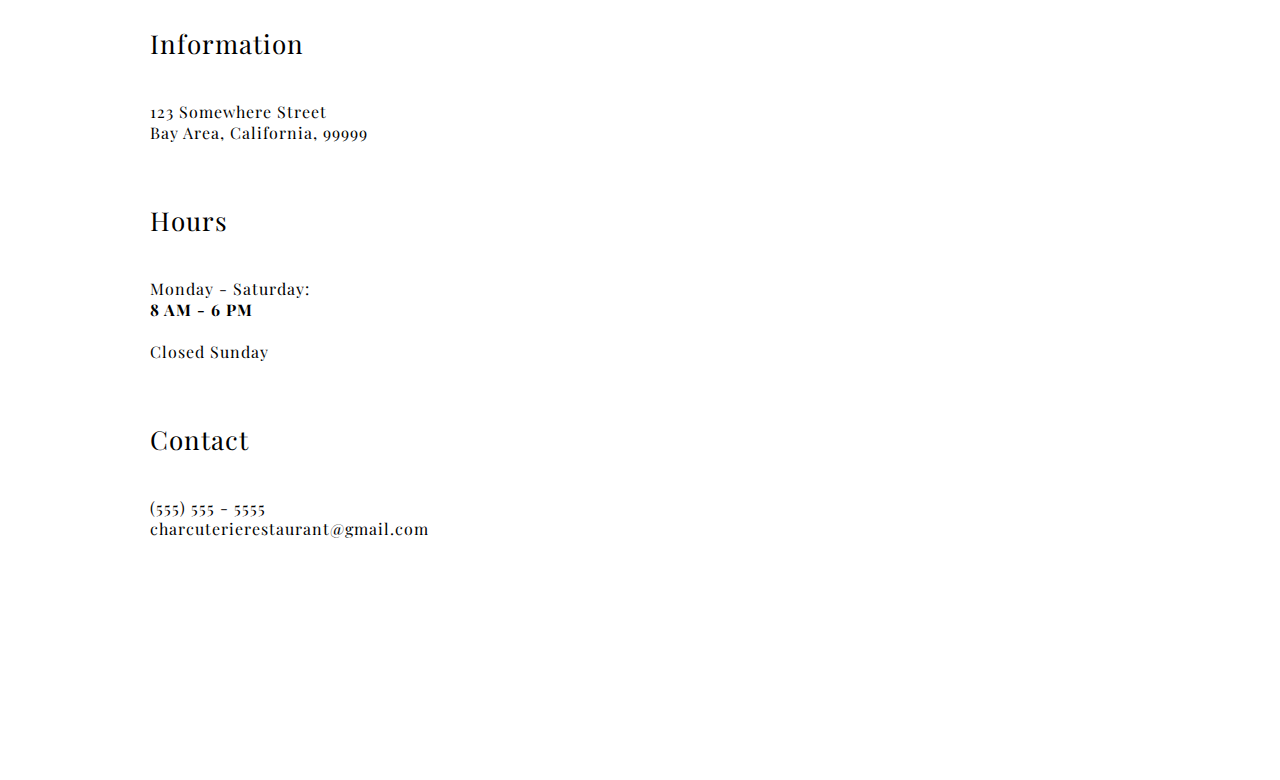
==== commit 687ca859: "adding script.js to final folder" ====
--- a/final/index.html
+++ b/final/index.html
@@ -2,7 +2,7 @@
 <html>
   <head>
     <title>Charcuterie</title>
-    <script type="text/javascript" src=".././script.js"></script>
+    <script type="text/javascript" src="./script.js"></script>
     <link rel="stylesheet" href="./styles/stylesheet.min.css">
     <!--FONTS-->
     <link href="http://fonts.googleapis.com/css?family=Lato&amp;subset=latin,latin-ext" rel="stylesheet" type="text/css">
--- a/final/styles/stylesheet.min.css
+++ b/final/styles/stylesheet.min.css
@@ -1 +1 @@
-*{margin:0 auto;padding:0}.nav-container{display:flex;flex-direction:row;justify-content:space-between;padding:20px 40px;font-family:'Poppins', sans-serif;align-items:center}.logo-nav{flex:3;display:flex;flex-direction:row;justify-content:center;letter-spacing:5px}.navButton{font-family:'Poppins', sans-serif;text-decoration:none;font-weight:bolder;font-size:14px;padding:0px 10px;color:inherit}.navButton:hover{color:gray}.icon,.hidden-logo{display:none}.about-wrapper{margin:0px;padding:0px}.hero-image-container{background-color:black;margin:0px;padding:0px}@media screen and (max-width: 1125px){.about-content-container{width:70%;padding:40px 80px 40px 40px}.logo-nav,.navButton{display:none}.hidden-logo{display:flex;flex-direction:row;justify-content:space-around;padding:20px 40px;font-family:'Poppins', sans-serif;align-items:center}.hidden-logo b{flex:3;display:flex;flex-direction:row;font-size:50px;justify-content:center;letter-spacing:5px}.icon{display:block;text-decoration:none;color:inherit;font-size:40px;padding:20px 0px}.icon:hover{color:gray}.buttons.responsive a{float:none;display:block;text-align:left;width:100%;position:relative}}@media screen and (max-width: 1125px){.about-content-container{width:100%;padding:20px}}@media screen and (max-width: 1125px){.about-content-container{width:40%;padding:150px 200px 150px 50px;font-size:26px}}.about-wrapper{font-family:'Poppins', sans-serif;font-size:26px}.about-wrapper{width:100%;background-color:white;display:flex;justify-content:center}.featured-wrapper{background-color:black;width:100%;display:flex;justify-content:center;font-family:'Playfair Display', serif;color:white;padding-bottom:100px}.featured-content-container{display:flex;width:1000px;display:block}.featured-content-container .side-tag{text-decoration:underline;padding-top:120px;padding-bottom:80px;font-size:28px;font-weight:600}.featured-content-container .column-container{display:flex}.featured-column{flex-direction:column;text-align:center;flex:1;padding:0px 50px}.featured-node{font-size:24px;letter-spacing:1px;margin-bottom:100px}.menu-cta{font-size:30px;text-align:center}.menu-cta i{color:white;text-decoration:none}.menu-cta i:hover{color:blue;text-decoration:underline}.featured-description{font-size:16px;display:block;margin-top:20px}.gallery{display:grid;grid-template-columns:repeat(10, 1fr);grid-template-rows:repeat(28, 5vw);grid-gap:5px}.gallery__img{width:100%;height:100%;object-fit:cover}.gallery_item--1{grid-column:1/5;grid-row:1/6}.gallery_item--2{grid-column:1/5;grid-row:6/11}.gallery_item--3{grid-column:5/11;grid-row:1/11}.gallery_item--4{grid-column:1/7;grid-row:11/21}.gallery_item--5{grid-column:7/11;grid-row:11/16}.gallery_item--6{grid-column:7/11;grid-row:16/21}.gallery_item--7{grid-column:1/6;grid-row:21/29}.gallery_item--8{grid-column:6/11;grid-row:21/29}.gallery_item{position:relative;display:inline-block}.gallery_item :hover{opacity:.9}.gallery_item .item-name{position:absolute;z-index:999;margin:0 auto;left:0;right:1;text-align:center;top:5%;background:rgba(0,0,0,0.3);color:white;width:30%;letter-spacing:5px;text-rendering:optimizeLegibility;font-family:'Poppins', sans-serif;font-weight:bolder;text-transform:uppercase;font-size:10px}@media screen and (max-width: 1125px){.gallery_item .item-name{width:50%}}.info-map-container{padding:150px;display:flex}.info-wrapper{flex:2}.info-child{font-family:'Playfair Display', serif;font-size:16px;letter-spacing:1px;margin-bottom:60px}.info-child .info-header{font-size:26px;margin-bottom:40px}.map-wrapper{flex:3}
+*{margin:0 auto;padding:0}.nav-container{display:flex;flex-direction:row;justify-content:space-between;padding:20px 40px;font-family:'Poppins', sans-serif;align-items:center}.logo-nav{flex:3;display:flex;flex-direction:row;justify-content:center;letter-spacing:5px}.navButton{font-family:'Poppins', sans-serif;text-decoration:none;font-weight:bolder;font-size:14px;padding:0px 10px;color:inherit}.navButton:hover{color:gray}.icon,.hidden-logo{display:none}.about-wrapper{margin:0px;padding:0px}.hero-image-container{background-color:black;margin:0px;padding:0px}@media screen and (max-width: 1125px){.logo-nav,.navButton{display:none}.hidden-logo{display:flex;flex-direction:row;justify-content:space-around;padding:20px 40px;font-family:'Poppins', sans-serif;align-items:center}.hidden-logo b{flex:3;display:flex;flex-direction:row;font-size:50px;justify-content:center;letter-spacing:5px}.icon{display:block;text-decoration:none;color:inherit;font-size:40px;padding:20px 0px}.icon:hover{color:gray}.buttons.responsive a{float:none;display:block;text-align:left;width:100%;position:relative}}@media screen and (max-width: 1125px){.about-content-container{width:100%;padding:20px}}.about-wrapper{font-family:'Poppins', sans-serif;font-size:26px}.about-wrapper{width:100%;background-color:white;display:flex;justify-content:center}.about-content-container{width:40%;padding:150px 200px 150px 50px;font-size:26px}@media screen and (max-width: 1125px){.about-content-container{width:85%;margin:150px 0px;max-height:2000px;font-size:70px}}.featured-wrapper{background-color:black;width:100%;display:flex;justify-content:center;font-family:'Playfair Display', serif;color:white;padding-bottom:100px}.featured-content-container{width:1000px}.side-tag{text-decoration:underline;padding-top:120px;padding-bottom:80px;font-size:28px;font-weight:600}.column-container{display:flex}.featured-column{flex-direction:column;text-align:center;flex:1;padding:0px 50px}.featured-node{font-size:24px;letter-spacing:1px;margin-bottom:100px}.menu-cta{font-size:30px;text-align:center}.menu-cta i{color:white;text-decoration:none}.menu-cta i:hover{color:blue;text-decoration:underline}.featured-description{font-size:16px;display:block;margin-top:20px}@media screen and (max-width: 1125px){.column-container{display:block}.featured-content-container{width:100%;align-items:center}.side-tag{text-align:center;padding:50px;font-size:50px}.featured-node{font-size:40px}.featured-description{font-size:26px}}.gallery{display:grid;grid-template-columns:repeat(10, 1fr);grid-template-rows:repeat(28, 5vw);grid-gap:5px}.gallery__img{width:100%;height:100%;object-fit:cover}.gallery_item--1{grid-column:1/5;grid-row:1/6}.gallery_item--2{grid-column:1/5;grid-row:6/11}.gallery_item--3{grid-column:5/11;grid-row:1/11}.gallery_item--4{grid-column:1/7;grid-row:11/21}.gallery_item--5{grid-column:7/11;grid-row:11/16}.gallery_item--6{grid-column:7/11;grid-row:16/21}.gallery_item--7{grid-column:1/6;grid-row:21/29}.gallery_item--8{grid-column:6/11;grid-row:21/29}.gallery_item{position:relative;display:inline-block}.gallery_item :hover{opacity:.9}.gallery_item .item-name{position:absolute;z-index:999;margin:0 auto;left:0;right:1;text-align:center;top:5%;background:rgba(0,0,0,0.3);color:white;width:30%;letter-spacing:5px;text-rendering:optimizeLegibility;font-family:'Poppins', sans-serif;font-weight:bolder;text-transform:uppercase;font-size:10px}@media screen and (max-width: 1125px){.gallery_item .item-name{width:50%}}.info-map-container{padding:150px;display:flex}.info-wrapper{flex:2}.info-child{font-family:'Playfair Display', serif;font-size:16px;letter-spacing:1px;margin-bottom:60px}.info-child .info-header{font-size:26px;margin-bottom:40px}.map-wrapper{flex:3}
